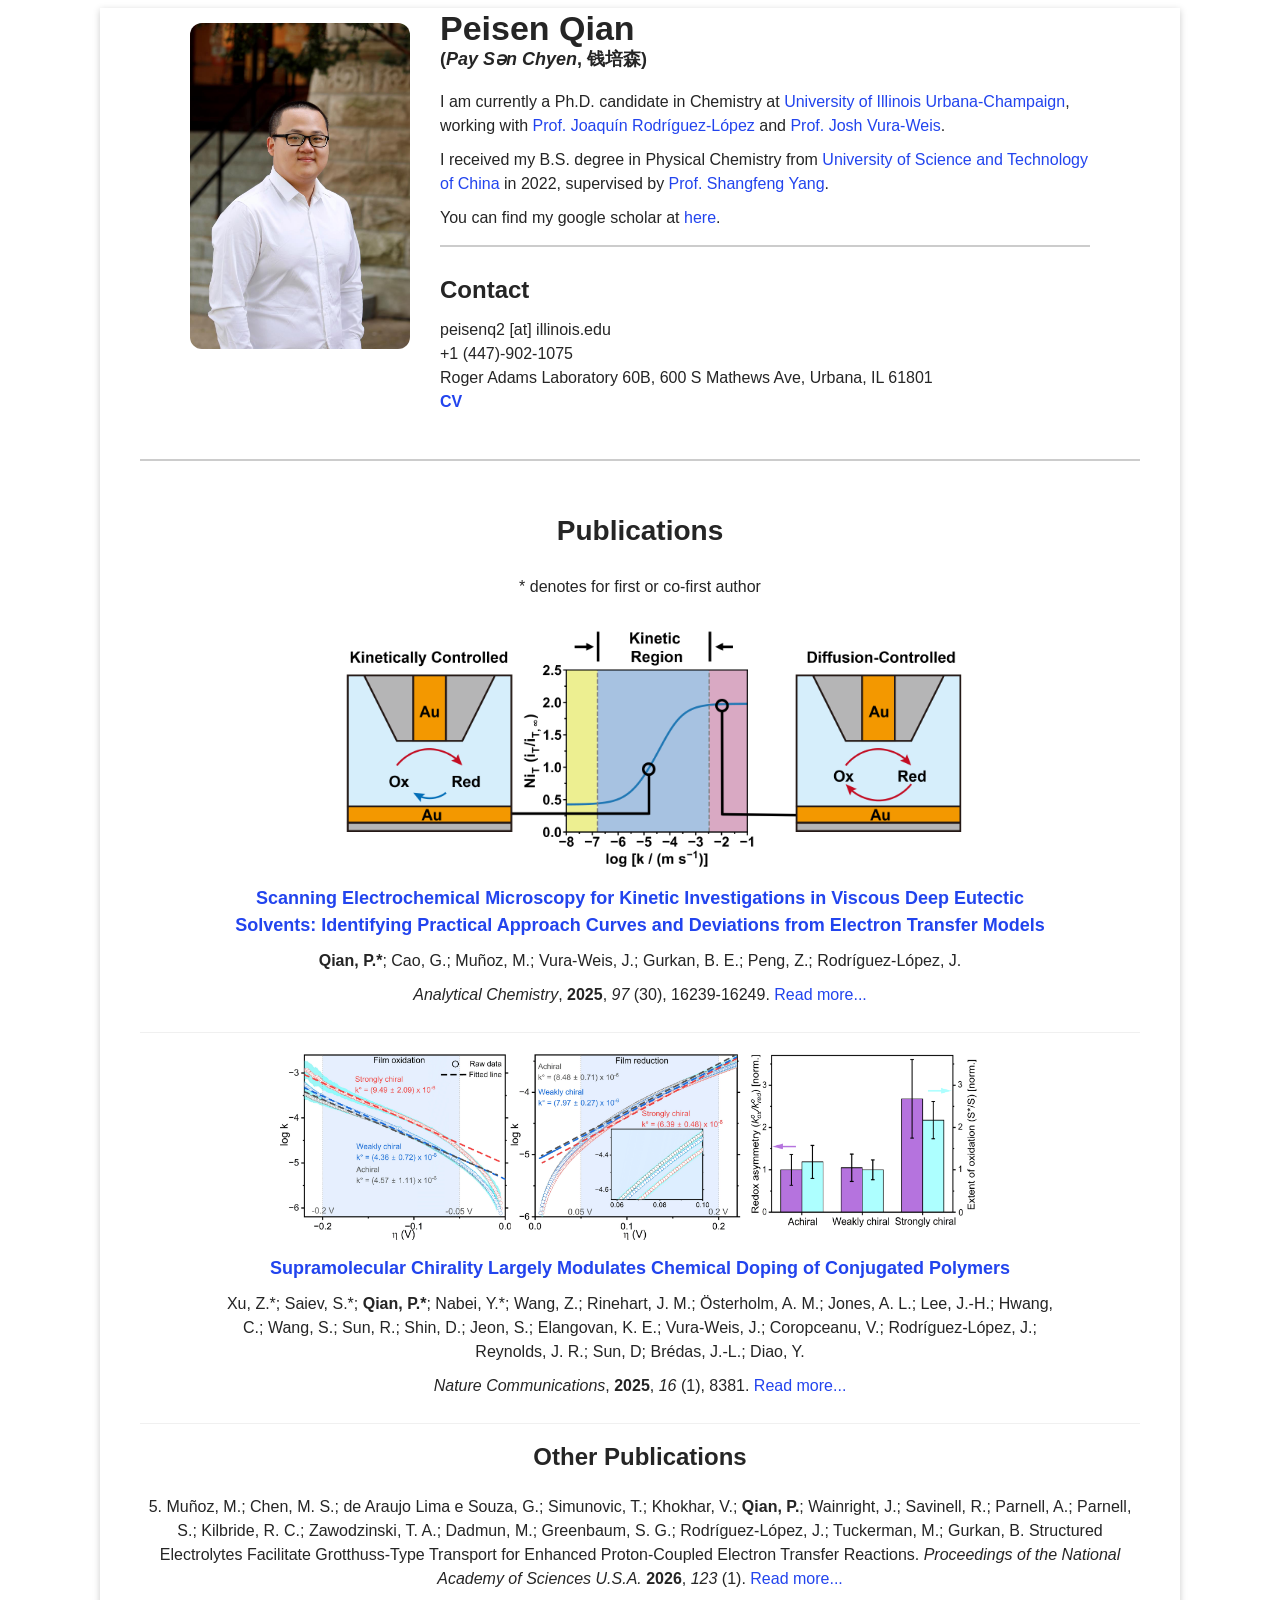
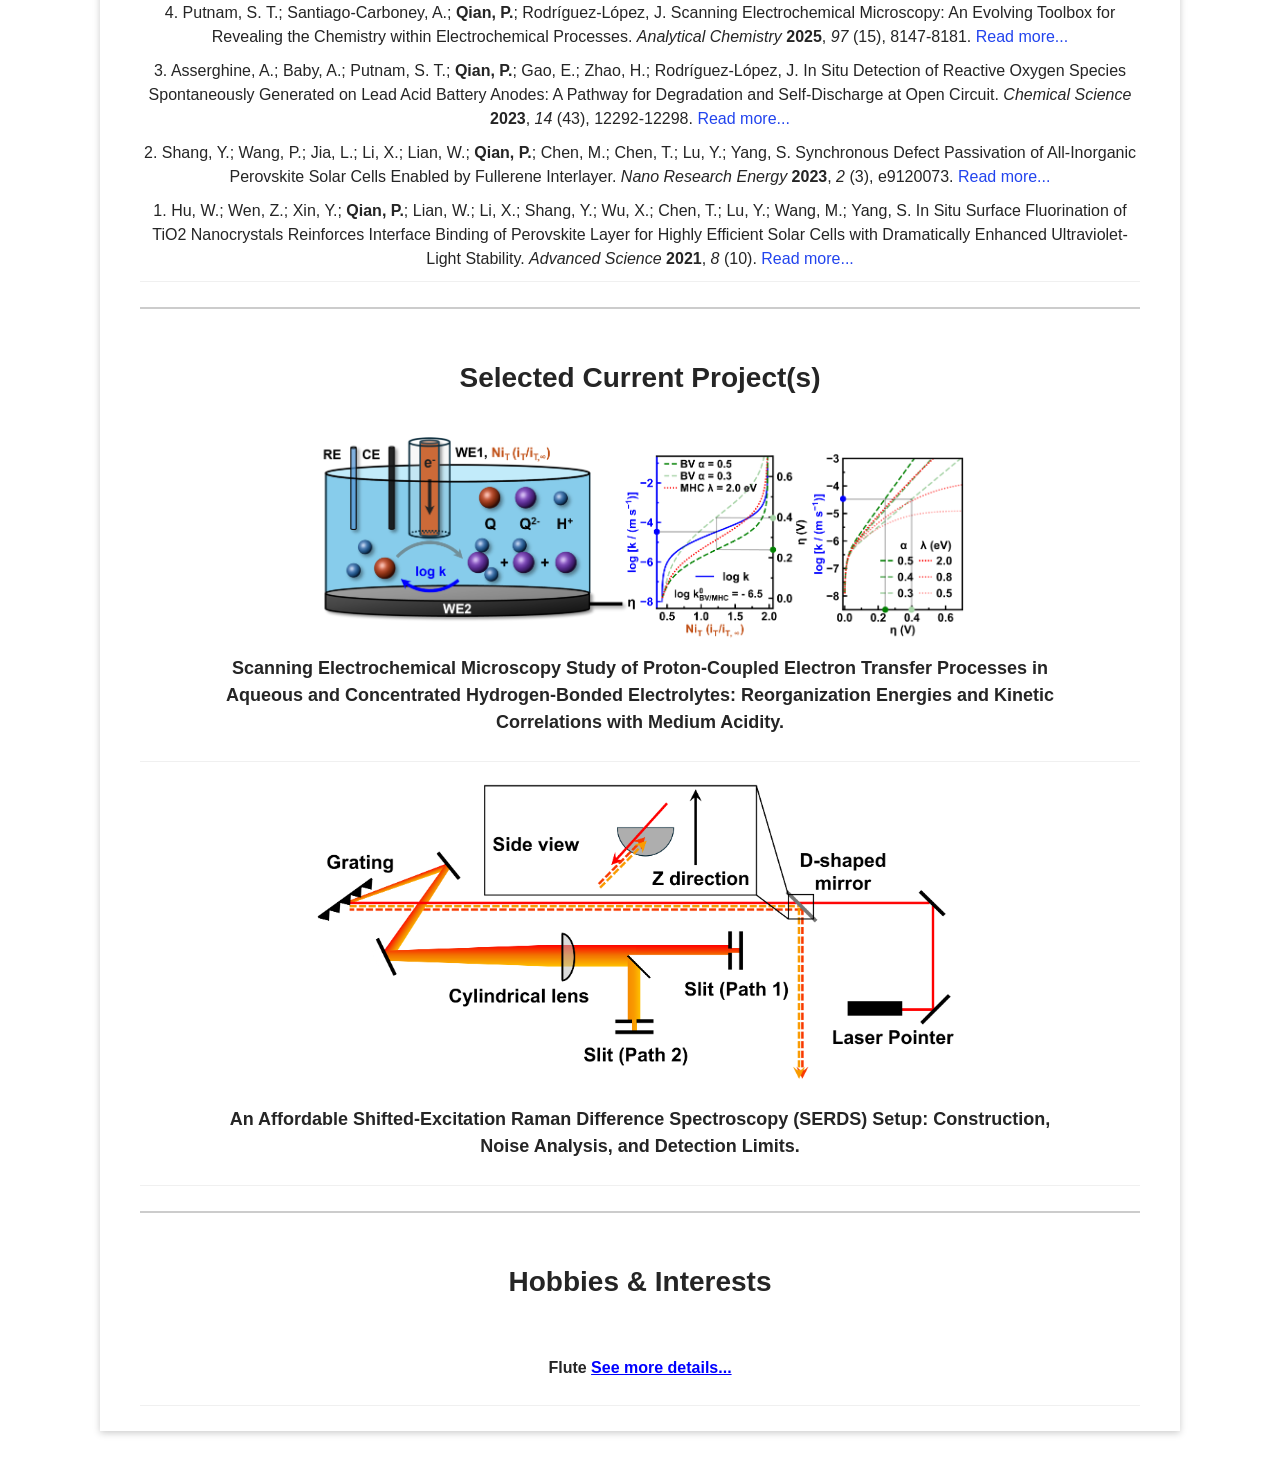
==== index.html @ 025b1e6d "udpated_format" ====
<!DOCTYPE html
    PUBLIC '-//W3C//DTD XHTML 1.0 Transitional//EN' 'http://www.w3.org/TR/xhtml1/DTD/xhtml1-transitional.dtd'>
<html xmlns='http://www.w3.org/1999/xhtml' xml:lang='en' lang='en'>

<head>
    <meta content="text/html; charset=windows-1252" http-equiv="content-type" charset="UTF-8">
    <meta name="viewport" content="width=device-width, initial-scale=1.0">

    <title>Peisen Qian</title>
    <link rel="stylesheet" type="text/css" href="resources/style.css">

    <style>
        body {
            font-size: 16px;
            line-height: 1.5;
        }

        img {
            transition: transform 0.25s ease, box-shadow 0.25s ease;
        }

        img:hover {
            transform: scale(1.04);
        }

        .main-container {
            display: flex;
            align-items: flex-start;
            max-width: 900px;
            margin: 0 auto;
        }

        .profile-image {
            flex: 0 0 220px;
            margin-right: 30px;
            margin-top: 15px;
        }

        .profile-image img {
            width: 100%;
            height: auto;
            border-radius: 12px;
        }

        @media (max-width: 600px) {

            .main-container {
                flex-direction: row;
                align-items: flex-start;
                padding: 0 12px;
                gap: 12px;
            }

            .profile-image {
                flex: 0 0 30%;
                margin-right: 0;
                margin-top: 10px;
            }
        }
    </style>
</head>

<body>

    <!-- Main container: left image + right text -->
    <div style="display: flex; align-items: flex-start; max-width: 900px; margin: 0 auto;">

        <!-- Left: Profile Image -->
        <div class="profile-image">
            <img src="images/portrait.jpg" alt="Peisen Qian">
        </div>

        <!-- Right: Text Content -->
        <div style="flex: 1;">

            <!-- Name -->
            <div class="mainTitle" style="font-size: 34px; font-weight: bold; line-height: 1.2;">
                Peisen Qian<br>
                <span style="font-size: 18px; font-weight: bold;">
                    (<span style="font-style: italic;">Pay Sən Chyen</span>, 钱培森)
                </span>
            </div>

            <!-- Bio -->
            <div class="content">
                I am currently a Ph.D. candidate in Chemistry at
                <a target="_blank" href="https://chemistry.illinois.edu/">University of Illinois Urbana-Champaign</a>,
                working with
                <a target="_blank" href="https://rodriguezlopez.chemistry.illinois.edu/">Prof. Joaquín
                    Rodríguez-López</a>
                and
                <a target="_blank" href="https://xuv.scs.illinois.edu/">Prof. Josh Vura-Weis</a>.
            </div>

            <div class="content">
                I received my B.S. degree in Physical Chemistry from
                <a target="_blank" href="https://en.ustc.edu.cn/">University of Science and Technology of China</a> in
                2022,
                supervised by
                <a target="_blank" href="http://staff.ustc.edu.cn/~sfyang/">Prof. Shangfeng Yang</a>.
            </div>

            <div class="content">
                You can find my google scholar at
                <a target="_blank" href="https://scholar.google.com/citations?hl=en&user=_vR6dRAAAAAJ">here</a>.
            </div>

            <!-- Contact -->
            <div class="lineSeparatedBlock" style="margin-top: 5px;">
                <div class="subtitle" style="font-size: 24px; font-weight: bold;">Contact</div>
                <div class="content">
                    peisenq2 [at] illinois.edu<br>
                    +1 (447)-902-1075 <br>
                    Roger Adams Laboratory 60B, 600 S Mathews Ave, Urbana, IL 61801<br>
                    <div class="content">
                        <a target="_blank" href="data/Qian_Peisen_CV_UIUC.pdf"><strong>CV</strong></a>
                    </div>
                </div>
            </div>

        </div>
    </div>

    <div>
        <!-- Publications -->
        <a name="Publications"></a>
        <div class="lineSeparatedBlock">
            <h2 style="font-size: 28px; text-align: center;">Publications</h2>

            <div class="content" style="text-align: center;">
                * denotes for first or co-first author
            </div>

            <!-- First Paper -->
            <div class="projectInfo" style="display: flex; flex-direction: column; align-items: stretch; width: 100%;">

                <div class="projectImage" style="width: 100%; display: flex; justify-content: center;">

                    <a target="_top" href="https://pubs.acs.org/doi/full/10.1021/acs.analchem.5c01310">

                        <figure class="image" style="margin: 0; width: 100%; max-width: 650px;">

                            <img title="Clocks" alt="" src="images/SECM_kinetic_relation.png"
                                style="width: 100%; height: auto; display: block;">

                        </figure>

                    </a>
                </div>

                <div class="projectTextBlock" style="max-width: 850px; width: 100%; margin: 0 auto;">

                    <div class="projectName" style="text-align: center; font-size: 18px;">
                        <a target="_top" href="https://pubs.acs.org/doi/full/10.1021/acs.analchem.5c01310">
                            Scanning Electrochemical Microscopy for Kinetic Investigations in Viscous Deep Eutectic
                            Solvents: Identifying Practical Approach Curves and Deviations from Electron Transfer Models
                        </a>
                    </div>

                    <div class="projectShortInfo" style="text-align: center;">
                        <strong>Qian, P.*</strong>; Cao, G.; Muñoz, M.; Vura-Weis, J.; Gurkan, B. E.; Peng, Z.;
                        Rodríguez-López, J.
                    </div>

                    <div class="projectShortInfo" style="text-align: center;">
                        <em>Analytical Chemistry</em>, <strong>2025</strong>, <em>97</em> (30), 16239-16249.
                        <a target="_top" href="https://pubs.acs.org/doi/full/10.1021/acs.analchem.5c01310"> Read
                            more...</a>
                    </div>

                </div>

            </div>

            <!-- Second Paper -->
            <div class="projectInfo"
                style="display: flex; flex-direction: column; align-items: center; text-align: center;">

                <div class="projectImage" style="width: 100%; display: flex; justify-content: center;">

                    <a target="_top" href="https://www.nature.com/articles/s41467-025-62915-3">

                        <figure class="image" style="margin: 0; width: 100%; max-width: 700px;">
                            <img title="Fe Kinetics" alt="" src="images/Fe_kinetics.png"
                                style="display: block; margin: 0 auto;">
                        </figure>

                    </a>
                </div>

                <div class="projectTextBlock" style="max-width: 850px; width: 100%; margin: 0 auto;">
                    <div class="projectName" style="text-align: center; font-size: 18px;">
                        <a target="_top" href="https://www.nature.com/articles/s41467-025-62915-3">
                            Supramolecular Chirality Largely Modulates Chemical Doping of Conjugated Polymers
                        </a>
                    </div>

                    <div class="projectShortInfo">
                        Xu, Z.*; Saiev, S.*; <strong>Qian, P.*</strong>; Nabei, Y.*; Wang, Z.; Rinehart, J. M.;
                        Österholm, A. M.; Jones, A. L.; Lee, J.-H.; Hwang, C.; Wang, S.; Sun, R.; Shin, D.; Jeon, S.;
                        Elangovan, K. E.; Vura-Weis, J.; Coropceanu, V.; Rodríguez-López, J.; Reynolds, J. R.; Sun, D;
                        Brédas, J.-L.; Diao, Y.
                    </div>

                    <div class="projectShortInfo">
                        <em>Nature Communications</em>, <strong>2025</strong>, <em>16</em> (1), 8381.
                        <a target="_top" href="https://www.nature.com/articles/s41467-025-62915-3"> Read more...</a>
                    </div>
                </div>

            </div>

            <!-- Other Publications -->
            <div class="projectInfo" style="text-align: center;">

                <div class="content" style="font-size: 24px; font-weight: bold; margin-bottom: 10px;">
                    Other Publications
                </div>

                <div class="projectShortInfo">
                    5. Muñoz, M.; Chen, M. S.; de Araujo Lima e Souza, G.; Simunovic, T.; Khokhar, V.; <strong>Qian,
                        P.</strong>; Wainright, J.; Savinell, R.; Parnell, A.; Parnell, S.; Kilbride, R. C.;
                    Zawodzinski, T.
                    A.; Dadmun, M.; Greenbaum, S. G.; Rodríguez-López, J.; Tuckerman, M.; Gurkan, B. Structured
                    Electrolytes
                    Facilitate Grotthuss-Type Transport for Enhanced Proton-Coupled Electron Transfer Reactions.
                    <em>Proceedings of the National Academy of Sciences U.S.A.</em> <strong>2026</strong>, <em>123</em>
                    (1).
                    <a href="https://doi.org/10.1073/pnas.2530367122" target="_blank"> Read more...</a>
                </div>

                <div class="projectShortInfo">
                    4. Putnam, S. T.; Santiago-Carboney, A.; <strong>Qian, P.</strong>; Rodríguez-López, J. Scanning
                    Electrochemical Microscopy: An Evolving Toolbox for Revealing the Chemistry within Electrochemical
                    Processes. <em>Analytical Chemistry</em> <strong>2025</strong>, <em>97</em> (15), 8147-8181. <a
                        href="https://doi.org/10.1021/acs.analchem.4c06996" target="_blank"> Read more...</a>
                </div>

                <div class="projectShortInfo">
                    3. Asserghine, A.; Baby, A.; Putnam, S. T.; <strong>Qian, P.</strong>; Gao, E.; Zhao, H.;
                    Rodríguez-López, J. In Situ Detection of Reactive Oxygen Species Spontaneously Generated on Lead
                    Acid
                    Battery Anodes: A Pathway for Degradation and Self-Discharge at Open Circuit. <em>Chemical
                        Science</em>
                    <strong>2023</strong>, <em>14</em> (43), 12292-12298. <a href="https://doi.org/10.1039/D3SC04736A"
                        target="_blank"> Read more...</a>
                </div>

                <div class="projectShortInfo">
                    2. Shang, Y.; Wang, P.; Jia, L.; Li, X.; Lian, W.; <strong>Qian, P.</strong>; Chen, M.; Chen, T.;
                    Lu,
                    Y.; Yang, S. Synchronous Defect Passivation of All-Inorganic Perovskite Solar Cells Enabled by
                    Fullerene
                    Interlayer. <em>Nano Research Energy</em> <strong>2023</strong>, <em>2</em> (3), e9120073. <a
                        href=" https://doi.org/10.26599/nre.2023.9120073" target="_blank"> Read more...</a>
                </div>

                <div class="projectShortInfo">
                    1. Hu, W.; Wen, Z.; Xin, Y.; <strong>Qian, P.</strong>; Lian, W.; Li, X.; Shang, Y.; Wu, X.; Chen,
                    T.;
                    Lu, Y.; Wang, M.; Yang, S. In Situ Surface Fluorination of TiO2 Nanocrystals Reinforces Interface
                    Binding of Perovskite Layer for Highly Efficient Solar Cells with Dramatically Enhanced
                    Ultraviolet-Light Stability. <em>Advanced Science</em> <strong>2021</strong>, <em>8</em> (10). <a
                        href="https://doi.org/10.1002/advs.202004662" target="_blank"> Read more...</a>
                </div>

            </div>

        </div>
    </div>

    <div>
        <!-- Current projects -->
        <a name="Selected Current Projects"></a>
        <div class="lineSeparatedBlock">
            <h2 style="font-size: 28px; text-align: center;">
                Selected Current Project(s)
            </h2>

            <!-- Project 1 -->
            <div class="projectInfo" style="display: flex; flex-direction: column; align-items: stretch; width: 100%;">

                <div class="projectImage" style="width: 100%; display: flex; justify-content: center;">

                    <figure class="image" style="margin: 0; width: 100%; max-width: 650px;">
                        <img title="Clocks" alt="" src="images/PCET_MHC_kinetics.png"
                            style="display: block; margin: 0 auto;">
                    </figure>
                </div>

                <div class="projectTextBlock" style="max-width: 850px; width: 100%; margin: 0 auto;">
                    <div class="projectName" style="text-align: center; font-size: 18px;">
                        Scanning Electrochemical Microscopy Study of Proton-Coupled Electron Transfer Processes in
                        Aqueous and Concentrated Hydrogen-Bonded Electrolytes: Reorganization Energies and Kinetic
                        Correlations with Medium Acidity.
                    </div>
                </div>

            </div>

            <!-- Project 2 -->
            <div class="projectInfo" style="display: flex; flex-direction: column; align-items: stretch; width: 100%;">

                <div class="projectImage" style="width: 100%; display: flex; justify-content: center;">

                    <figure class="image" style="margin: 0; width: 100%; max-width: 650px;">
                        <img title="Clocks" alt="" src="images/SERDS_setup.png" style="display: block; margin: 0 auto;">
                    </figure>
                </div>

                <div class="projectTextBlock" style="max-width: 850px; width: 100%; margin: 0 auto;">
                    <div class="projectName" style="text-align: center; font-size: 18px;">
                        An Affordable Shifted-Excitation Raman Difference Spectroscopy (SERDS) Setup: Construction,
                        Noise Analysis, and Detection Limits.
                    </div>
                </div>

            </div>

        </div>
    </div>

    <div>
        <!-- Hobbies & Interests -->
        <a name="Hobbies & Interests"></a>

        <div class="lineSeparatedBlock">

            <h2 style="font-size: 28px; text-align: center;">
                Hobbies & Interests
            </h2>

            <div class="projectInfo"
                style="display: flex; flex-direction: column; align-items: center; text-align: center;">

                <div class="projectImage">
                    <figure class="image" style="margin: 0;">
                        <a href="flute.html">
                            <img title="Clocks" alt="" src="flute_images/Peisen_flute0.jpg"
                                style="display: block; margin: 0 auto; border-radius: 12px;">
                        </a>
                    </figure>
                </div>

                <div class="projectTextBlock" style="max-width: 750px;">
                    <div class="projectName">
                        Flute
                        <a href="flute.html" style="color: blue; text-decoration: underline; font-weight: bold;">
                            See more details...
                        </a>
                    </div>
                </div>
            </div>

        </div>

    </div>


</body>

</html>
---- resources/style.css ----
html {
    background: url(images/background.jpg) fixed;
}

body {
    font-family: Helvetica, Arial, sans-serif;
    font-style: normal;
    font-size: 12pt;

    background: #FFFFFF;
    color: #252525;
    -webkit-text-size-adjust: 100%;
    width: 100%;
    max-width: 1000px;

    margin-left: auto;
    margin-right: auto;
    /* margin-top: 0px; */
    margin-bottom: 50px;

    /* padding-top: 40px; */
    padding-left: 40px;
    padding-right: 40px;

    -moz-box-shadow: 0 2px 7px #CCCCCC;
    -webkit-box-shadow: 0 2px 7px #CCCCCC;
    box-shadow: 0 2px 7px #CCCCCC;
}

pa
/* ------------------------------------------------------------------*/
/* ?????????????? */

#intro {
    padding: 15px 0px;
}

#title {
    padding: 15px 0px;
}

/* ------------------------------------------------------------------*/
/* appearance of links */

a {
    color: #2244ee;
    text-decoration: none;
}

a:hover {
    color: #2244ee;
    text-decoration: none;
}

a:visited {
    color: #2233ee;
    text-decoration: none;
}


/* ------------------------------------------------------------------*/
/* image blocks */

.mainTitleImage,
.abstractImage,
.projectImage,
.paperImage {
    display: inline-block;
    width: 40%;
    padding-right: 20px;
    padding-bottom: 25px;
    vertical-align: middle;
}

.mainTitleImage img,
.abstractImage img,
.projectImage img,
.paperImage img {
    max-width: 100%;
    max-height: 350px;
    /* not to high images */
}

.mainTitleImage {
    width: 20%;
    padding-top: 25px;
}

.projectImage {
    width: 60%;
    padding-bottom: 15px;
}

.paperImage {
    width: 25%;
    padding-bottom: 15px;
}

.mainTitleImage img {
    max-height: 550px;
    /* not to high images */
}

/* ------------------------------------------------------------------*/
/* blocks for text (title and content) */

.mainTitleTextBlock,
.abstractTextBlock,
.projectTextBlock,
.paperTextBlock {
    display: inline-block;
    padding-bottom: 25px;
    width: 55%;
    vertical-align: middle;
}

.mainTitleTextBlock {
    padding-top: 25px;
    width: 70%
}

.projectTextBlock {
    width: 65%;
    padding-bottom: 15px;
}

.paperTextBlock {
    width: 65%;
    padding-bottom: 15px;
}

/* ------------------------------------------------------------------*/
/* block with a horizontal line before the content */
.lineSeparatedBlock {
    width: 100%;
    border-top: 2pt solid #CCCCCC;
    padding-top: 25px;
    /* space below line */
    padding-bottom: 25px;
}

/* For each project entry. Adds fine line at the end. */
.projectInfo {
    width: 100%;
    border-bottom: 1pt solid #F0F0F0;
    padding-top: 15px;
    /* space below line */
}

.paperInfo {
    width: 100%;
    border-bottom: 1pt solid #F0F0F0;
    padding-top: 15px;
    /* space below line */
}

/* ------------------------------------------------------------------*/
/* text fonts etc. */

.mainTitle {
    font-size: 35px;
    padding-bottom: 20px;
}

.title {
    display: inline-block;
    font-size: 25pt;
    width: 100%;
    padding-bottom: 25px;
}

.subtitle {
    font-size: 16pt;
    padding-bottom: 10px;
}

/* Short description for the project list. */
.projectShortInfo,
.content {
    padding-bottom: 10px;
    /* Spacing between text. */
}

/* Name of the project. */
.projectName {
    font-weight: bold;
    padding-bottom: 10px;
    /* Spacing between text. */
}

.paperName {
    font-weight: bold;
    padding-bottom: 10px;
    /* Spacing between text. */
}

.paperConferenceInfo {
    padding-bottom: 10px;
    /* Spacing between text. */
    font-style: italic
}

.paperAuthorInfo {
    padding-bottom: 10px;
    /* Spacing between text. */
}

.paperLinks {
    padding-bottom: 10px;
    /* Spacing between text. */
}

/* ------------------------------------------------------------------*/
/* navigation links like home */

.home {
    display: block;
    float: right;
    padding-top: 5px;
    padding-bottom: 5px;
}

/* ------------------------------------------------------------------*/

/* block for displaying a video */
.videoWrapper {
    position: relative;
    /* padding defines video position inside video player */
    padding-bottom: 56.25%;
    /* 16:9 */
    padding-top: 0px;
    height: 0;
    /* margin used to add spacing above and below the video player */
    margin-top: 10px;
    margin-bottom: 10px;
}

/* iframe used inside videoWrapper should fill the entire space */
.videoWrapper iframe {
    position: absolute;
    top: 0;
    left: 0;
    width: 100%;
    height: 100%;
}

/* ------------------------------------------------------------------*/
/* classes for responsive design */

@media (max-device-width: 768px) {

    /* use full width for image and show text below */
    .mainTitleImage,
    .abstractImage,
    .projectImage,
    .paperImage {
        display: block;
        width: 100%;
        padding-right: 0px;
    }

    .mainTitleImage img {
        max-height: 350px;
        /* not to high images */
    }

    .mainTitleTextBlock,
    .abstractTextBlock,
    .projectTextBlock,
    .paperTextBlock {
        display: block;
        width: 100%;
    }

    .mainTitleTextBlock {
        padding-top: 0px;
    }

    /* TODO: font size for responsive design */
    body {
        font-size: 1.6em;
    }

    .mainTitle,
    .title,
    .subtitle {
        font-size: 1.6em;
    }
}
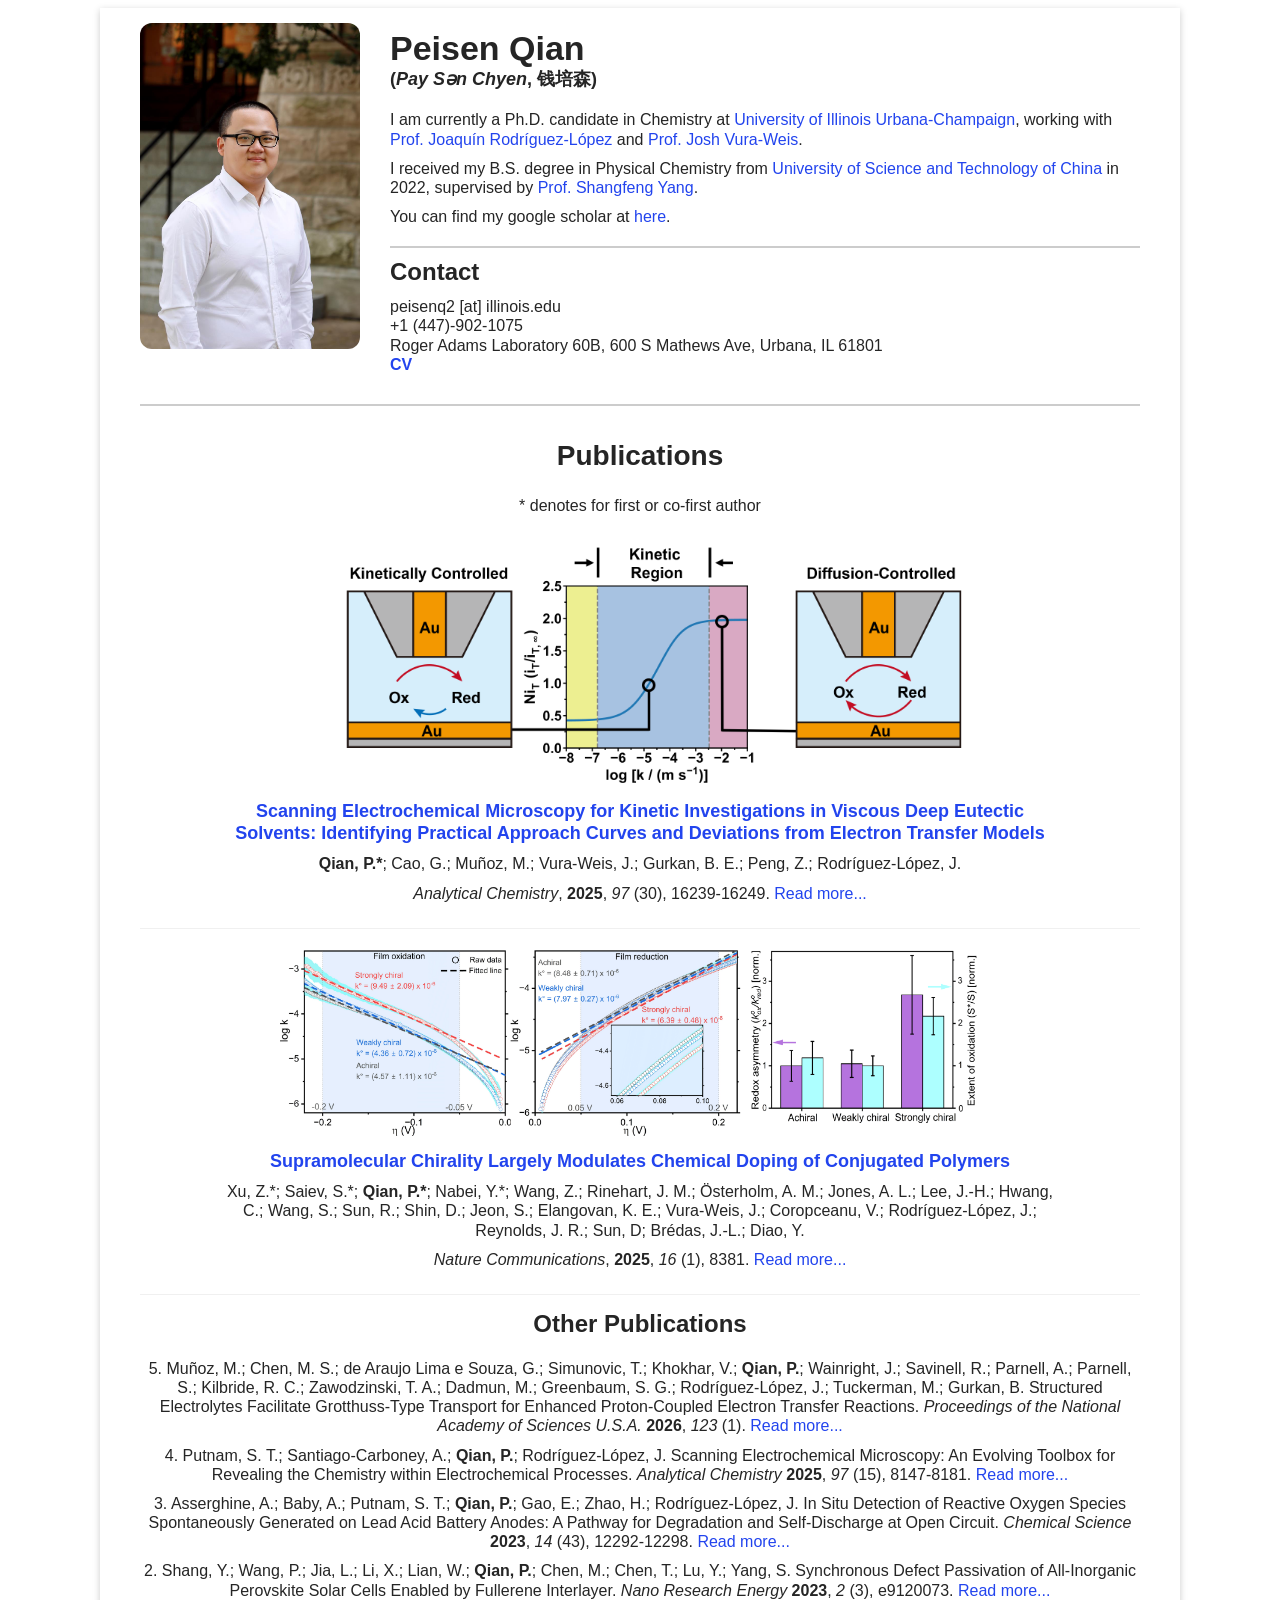
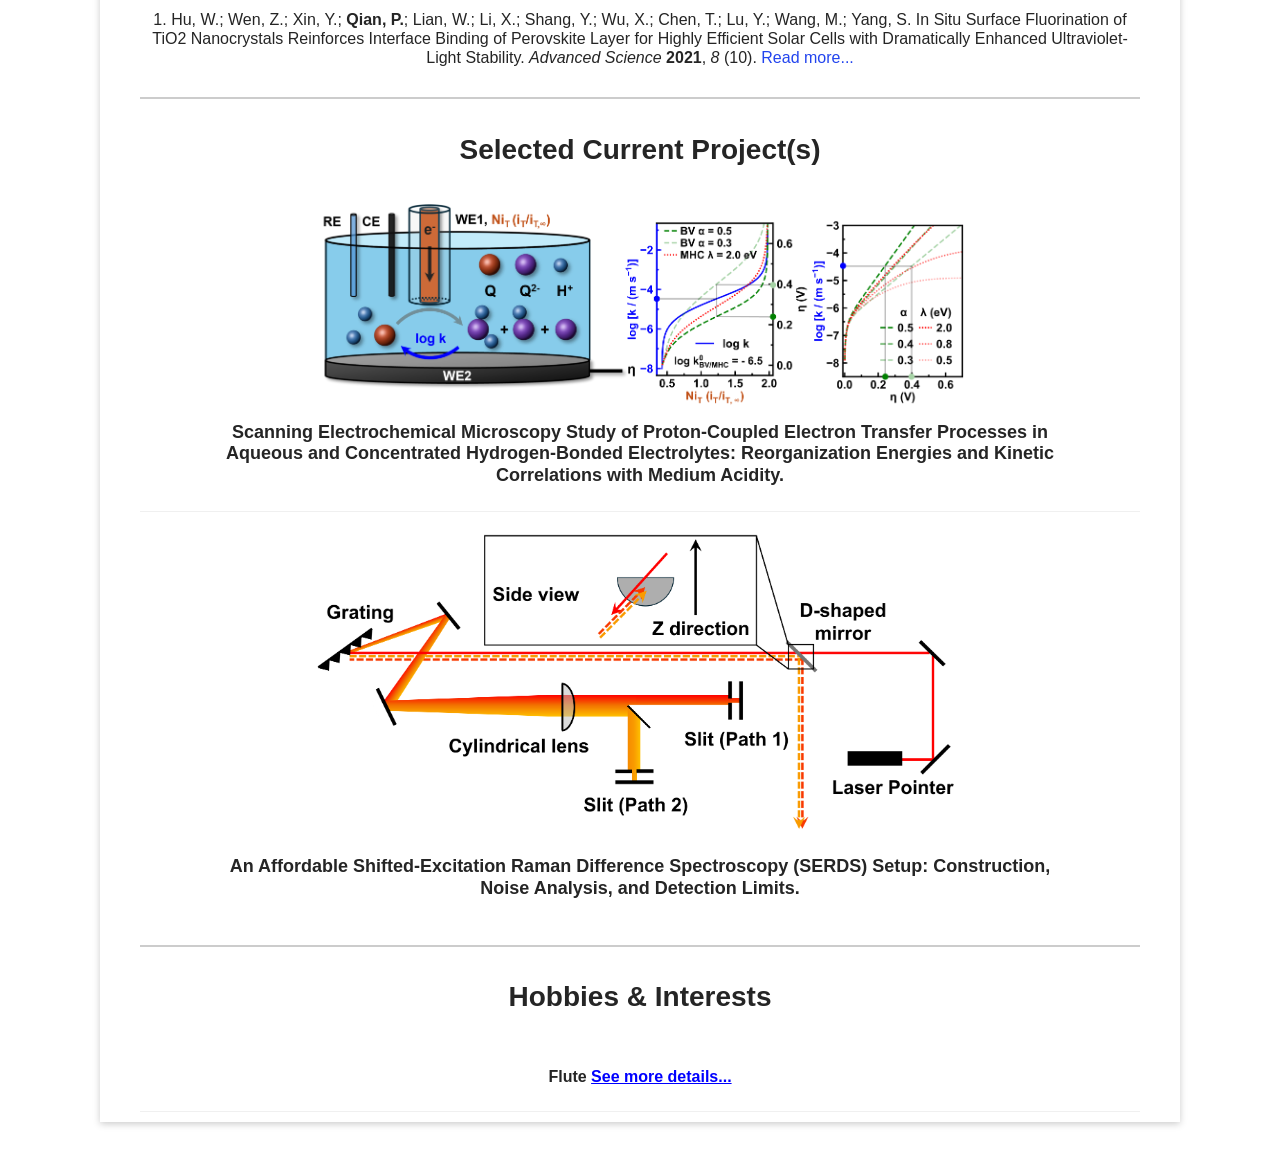
==== commit 76c53963: "formated_updated" ====
--- a/index.html
+++ b/index.html
@@ -2,6 +2,7 @@
     PUBLIC '-//W3C//DTD XHTML 1.0 Transitional//EN' 'http://www.w3.org/TR/xhtml1/DTD/xhtml1-transitional.dtd'>
 <html xmlns='http://www.w3.org/1999/xhtml' xml:lang='en' lang='en'>
 
+
 <head>
     <meta content="text/html; charset=windows-1252" http-equiv="content-type" charset="UTF-8">
     <meta name="viewport" content="width=device-width, initial-scale=1.0">
@@ -10,9 +11,14 @@
     <link rel="stylesheet" type="text/css" href="resources/style.css">
 
     <style>
+        html {
+            -webkit-text-size-adjust: 100%;
+            text-size-adjust: 100%;
+        }
+
         body {
             font-size: 16px;
-            line-height: 1.5;
+            line-height: 1.2;
         }
 
         img {
@@ -26,7 +32,7 @@
         .main-container {
             display: flex;
             align-items: flex-start;
-            max-width: 900px;
+            max-width: 1200px;
             margin: 0 auto;
         }
 
@@ -42,20 +48,15 @@
             border-radius: 12px;
         }
 
-        @media (max-width: 600px) {
-
-            .main-container {
-                flex-direction: row;
-                align-items: flex-start;
-                padding: 0 12px;
-                gap: 12px;
-            }
-
-            .profile-image {
-                flex: 0 0 30%;
-                margin-right: 0;
-                margin-top: 10px;
-            }
+        .content {
+            margin: 0px 0;
+            line-height: 1.2;
+        }
+
+        .lineSeparatedBlock {
+            padding-top: 10px;
+            padding-bottom: 10px;
+            margin-top: 10px;
         }
     </style>
 </head>
@@ -63,7 +64,7 @@
 <body>
 
     <!-- Main container: left image + right text -->
-    <div style="display: flex; align-items: flex-start; max-width: 900px; margin: 0 auto;">
+    <div class="main-container">
 
         <!-- Left: Profile Image -->
         <div class="profile-image">
@@ -71,10 +72,10 @@
         </div>
 
         <!-- Right: Text Content -->
-        <div style="flex: 1;">
+        <div style="flex: 1; padding-top: 20px;">
 
             <!-- Name -->
-            <div class="mainTitle" style="font-size: 34px; font-weight: bold; line-height: 1.2;">
+            <div class="mainTitle" style="font-size: 34px; font-weight: bold">
                 Peisen Qian<br>
                 <span style="font-size: 18px; font-weight: bold;">
                     (<span style="font-style: italic;">Pay Sən Chyen</span>, 钱培森)
@@ -106,17 +107,22 @@
             </div>
 
             <!-- Contact -->
-            <div class="lineSeparatedBlock" style="margin-top: 5px;">
-                <div class="subtitle" style="font-size: 24px; font-weight: bold;">Contact</div>
+            <div class="lineSeparatedBlock">
+
+                <div class="subtitle" style="font-size: 24px; font-weight: bold;">
+                    Contact
+                </div>
+
                 <div class="content">
                     peisenq2 [at] illinois.edu<br>
                     +1 (447)-902-1075 <br>
                     Roger Adams Laboratory 60B, 600 S Mathews Ave, Urbana, IL 61801<br>
-                    <div class="content">
-                        <a target="_blank" href="data/Qian_Peisen_CV_UIUC.pdf"><strong>CV</strong></a>
-                    </div>
-                </div>
-            </div>
+
+                    <a target="_blank" href="data/Qian_Peisen_CV_UIUC.pdf"><strong>CV</strong></a>
+                </div>
+
+            </div>
+
 
         </div>
     </div>
@@ -211,7 +217,7 @@
             </div>
 
             <!-- Other Publications -->
-            <div class="projectInfo" style="text-align: center;">
+            <div class="projectInfo" style="text-align: center; border: none;">
 
                 <div class="content" style="font-size: 24px; font-weight: bold; margin-bottom: 10px;">
                     Other Publications
@@ -278,8 +284,7 @@
             </h2>
 
             <!-- Project 1 -->
-            <div class="projectInfo" style="display: flex; flex-direction: column; align-items: stretch; width: 100%;">
-
+            <div class="projectInfo" style="text-align: center;">
                 <div class="projectImage" style="width: 100%; display: flex; justify-content: center;">
 
                     <figure class="image" style="margin: 0; width: 100%; max-width: 650px;">
@@ -299,7 +304,7 @@
             </div>
 
             <!-- Project 2 -->
-            <div class="projectInfo" style="display: flex; flex-direction: column; align-items: stretch; width: 100%;">
+            <div class="projectInfo" style="text-align: center; border: none;">
 
                 <div class="projectImage" style="width: 100%; display: flex; justify-content: center;">
 
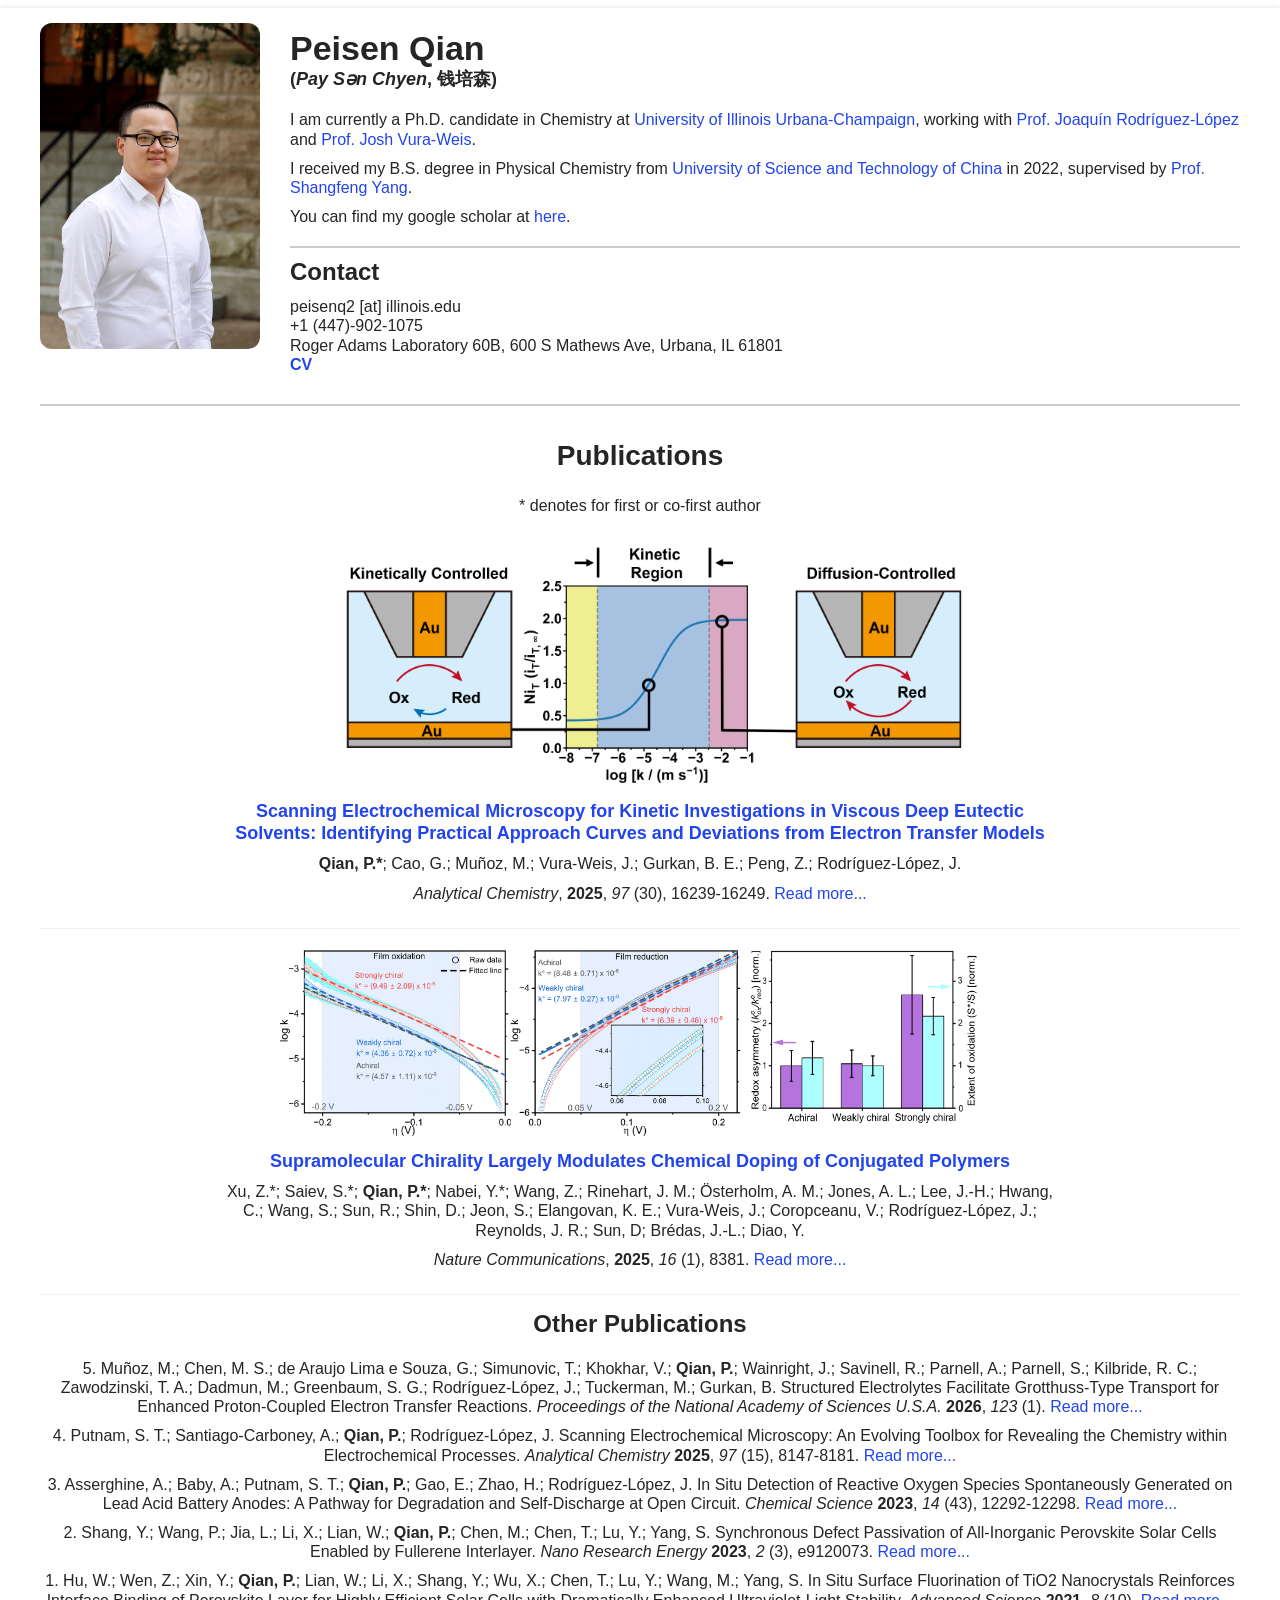
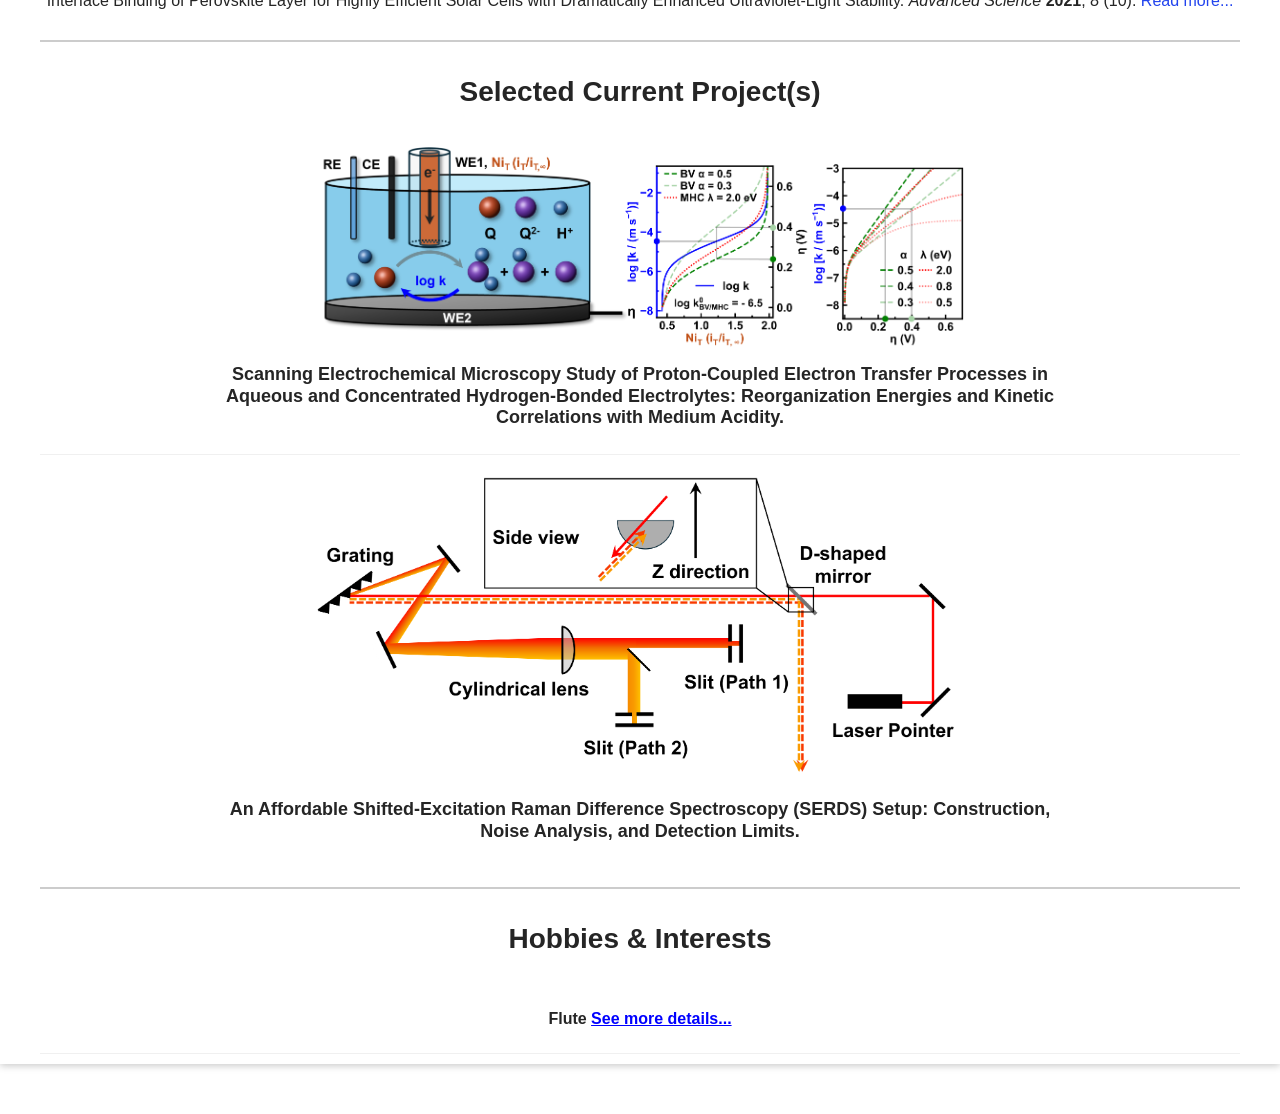
==== commit 3ab04a68: "updated_format" ====
--- a/index.html
+++ b/index.html
@@ -11,13 +11,9 @@
     <link rel="stylesheet" type="text/css" href="resources/style.css">
 
     <style>
-        html {
-            -webkit-text-size-adjust: 100%;
-            text-size-adjust: 100%;
-        }
-
         body {
             font-size: 16px;
+            width: 1500px;
             line-height: 1.2;
         }
 
@@ -32,7 +28,7 @@
         .main-container {
             display: flex;
             align-items: flex-start;
-            max-width: 1200px;
+            max-width: 1500px;
             margin: 0 auto;
         }
 
@@ -127,7 +123,7 @@
         </div>
     </div>
 
-    <div>
+    <div class="main-container">
         <!-- Publications -->
         <a name="Publications"></a>
         <div class="lineSeparatedBlock">
@@ -275,7 +271,7 @@
         </div>
     </div>
 
-    <div>
+    <div class="main-container">
         <!-- Current projects -->
         <a name="Selected Current Projects"></a>
         <div class="lineSeparatedBlock">
@@ -325,7 +321,7 @@
         </div>
     </div>
 
-    <div>
+    <div class="main-container">
         <!-- Hobbies & Interests -->
         <a name="Hobbies & Interests"></a>
 
@@ -361,7 +357,6 @@
 
     </div>
 
-
 </body>
 
 </html>
--- a/resources/style.css
+++ b/resources/style.css
@@ -11,7 +11,7 @@
     color: #252525;
     -webkit-text-size-adjust: 100%;
     width: 100%;
-    max-width: 1000px;
+    max-width: 1200px;
 
     margin-left: auto;
     margin-right: auto;
@@ -242,48 +242,4 @@
     left: 0;
     width: 100%;
     height: 100%;
-}
-
-/* ------------------------------------------------------------------*/
-/* classes for responsive design */
-
-@media (max-device-width: 768px) {
-
-    /* use full width for image and show text below */
-    .mainTitleImage,
-    .abstractImage,
-    .projectImage,
-    .paperImage {
-        display: block;
-        width: 100%;
-        padding-right: 0px;
-    }
-
-    .mainTitleImage img {
-        max-height: 350px;
-        /* not to high images */
-    }
-
-    .mainTitleTextBlock,
-    .abstractTextBlock,
-    .projectTextBlock,
-    .paperTextBlock {
-        display: block;
-        width: 100%;
-    }
-
-    .mainTitleTextBlock {
-        padding-top: 0px;
-    }
-
-    /* TODO: font size for responsive design */
-    body {
-        font-size: 1.6em;
-    }
-
-    .mainTitle,
-    .title,
-    .subtitle {
-        font-size: 1.6em;
-    }
 }
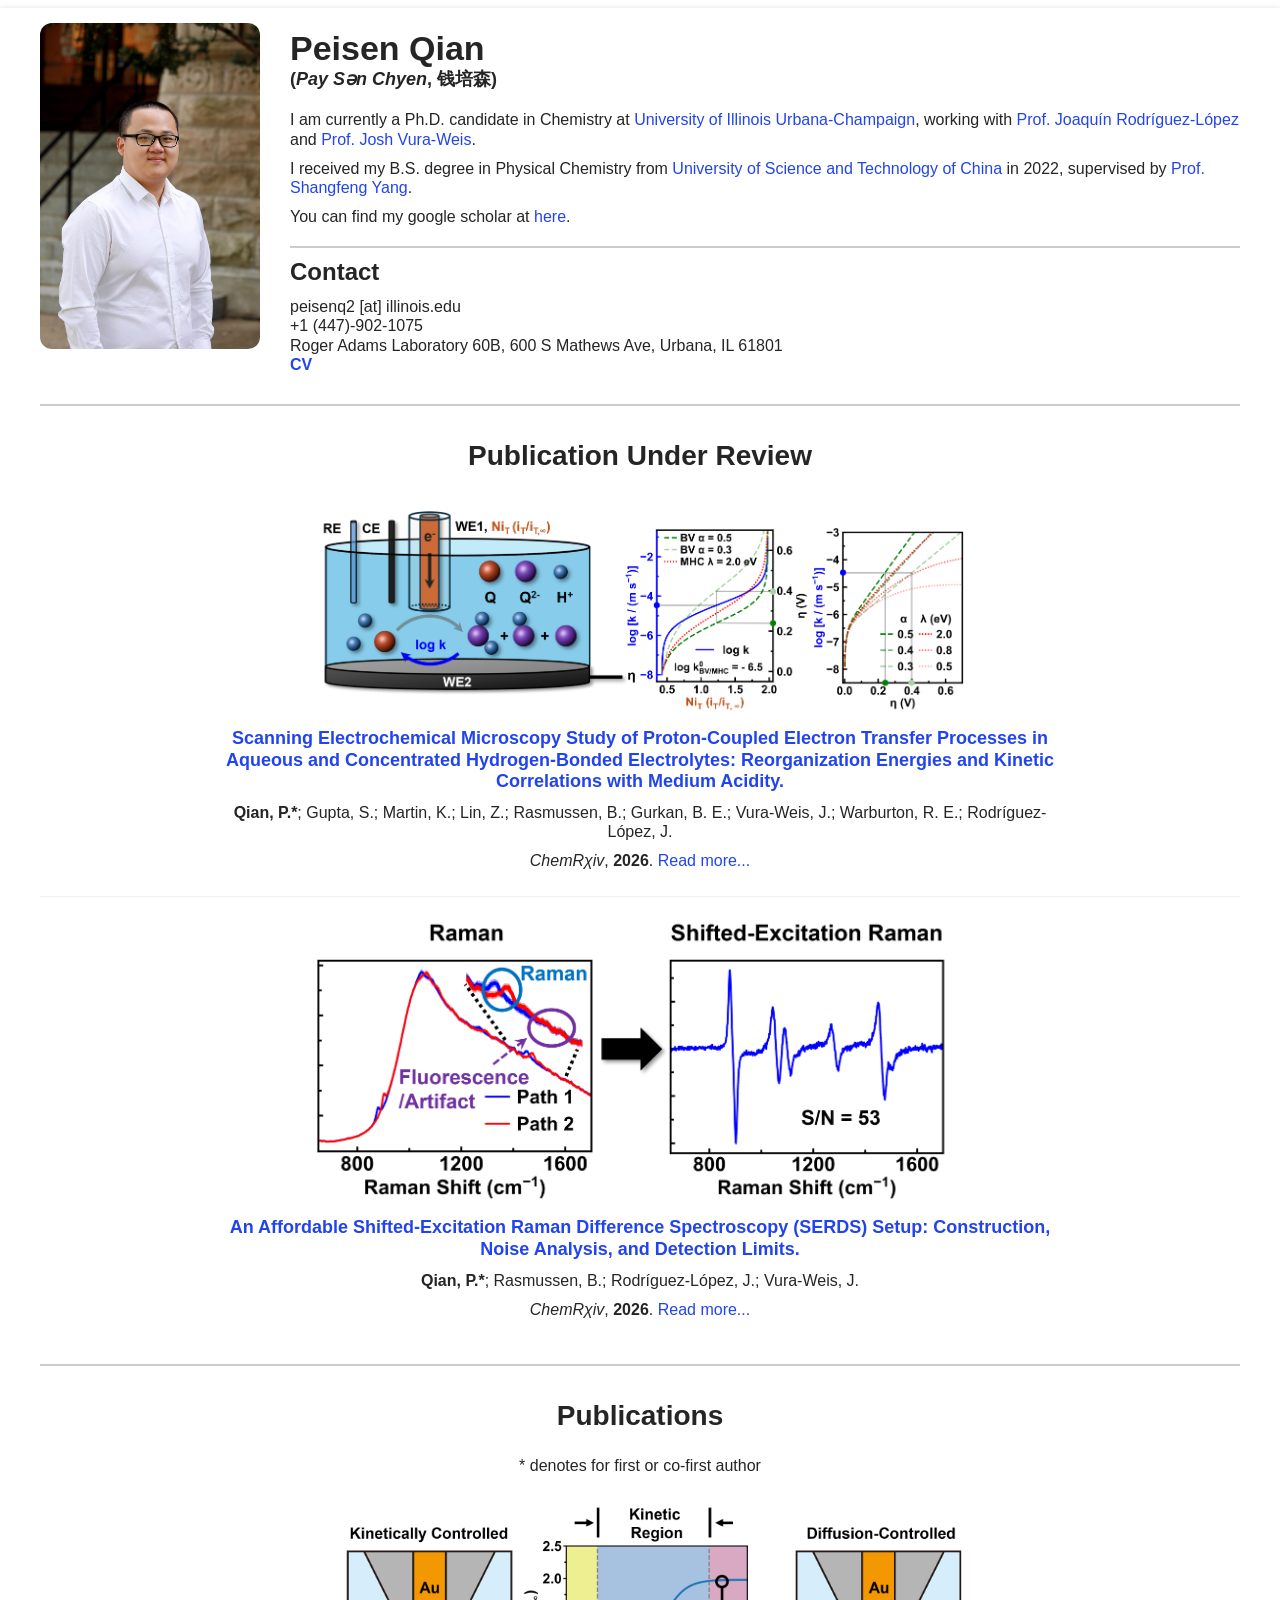
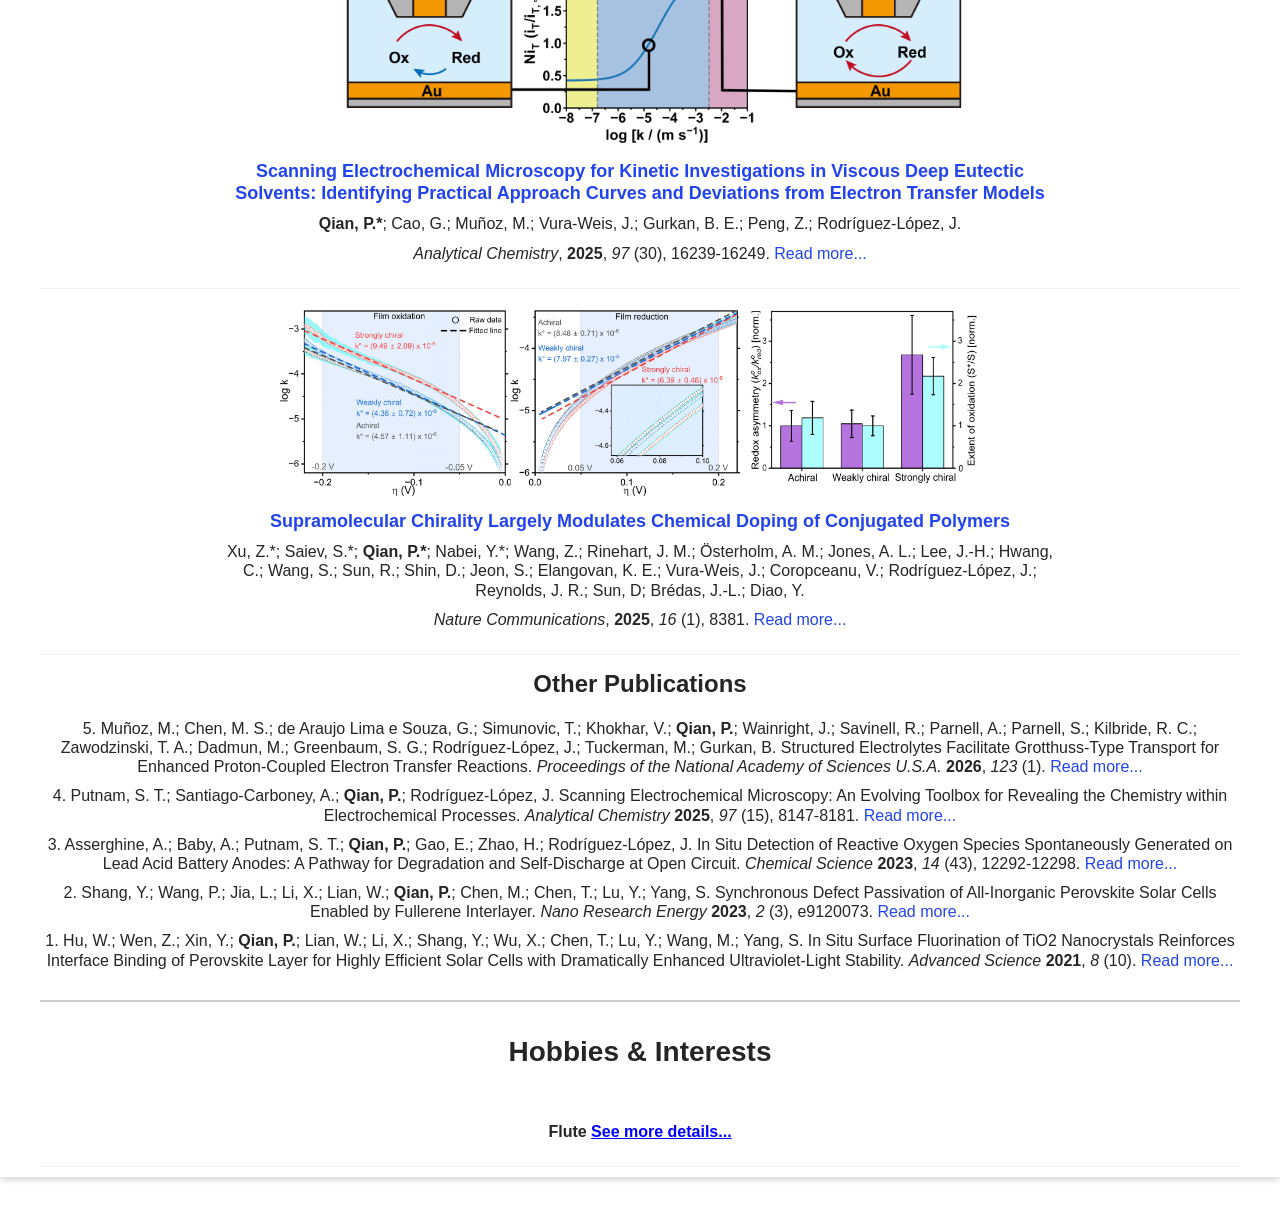
==== commit be0bade7: "CV_paper_updated_20261015" ====
--- a/index.html
+++ b/index.html
@@ -1,7 +1,6 @@
 <!DOCTYPE html
     PUBLIC '-//W3C//DTD XHTML 1.0 Transitional//EN' 'http://www.w3.org/TR/xhtml1/DTD/xhtml1-transitional.dtd'>
 <html xmlns='http://www.w3.org/1999/xhtml' xml:lang='en' lang='en'>
-
 
 <head>
     <meta content="text/html; charset=windows-1252" http-equiv="content-type" charset="UTF-8">
@@ -59,7 +58,10 @@
 
 <body>
 
-    <!-- Main container: left image + right text -->
+    <!-- ========================================================= -->
+    <!-- Personal Information -->
+    <!-- ========================================================= -->
+
     <div class="main-container">
 
         <!-- Left: Profile Image -->
@@ -91,8 +93,8 @@
 
             <div class="content">
                 I received my B.S. degree in Physical Chemistry from
-                <a target="_blank" href="https://en.ustc.edu.cn/">University of Science and Technology of China</a> in
-                2022,
+                <a target="_blank" href="https://en.ustc.edu.cn/">University of Science and Technology of China</a>
+                in 2022,
                 supervised by
                 <a target="_blank" href="http://staff.ustc.edu.cn/~sfyang/">Prof. Shangfeng Yang</a>.
             </div>
@@ -114,26 +116,172 @@
                     +1 (447)-902-1075 <br>
                     Roger Adams Laboratory 60B, 600 S Mathews Ave, Urbana, IL 61801<br>
 
-                    <a target="_blank" href="data/Qian_Peisen_CV_UIUC.pdf"><strong>CV</strong></a>
-                </div>
-
-            </div>
-
+                    <a target="_blank" href="data/Qian_Peisen_CV_UIUC.pdf">
+                        <strong>CV</strong>
+                    </a>
+                </div>
+
+            </div>
 
         </div>
     </div>
 
+
+    <!-- ========================================================= -->
+    <!-- Selected Current Projects -->
+    <!-- ========================================================= -->
+
     <div class="main-container">
+
+        <a name="Selected Current Projects"></a>
+
+        <div class="lineSeparatedBlock">
+
+            <h2 style="font-size: 28px; text-align: center;">
+                Publication Under Review
+            </h2>
+
+
+            <!-- ================================================= -->
+            <!-- Project 1 -->
+            <!-- ================================================= -->
+
+            <div class="projectInfo" style="text-align: center;">
+
+                <div class="projectImage" style="width: 100%; display: flex; justify-content: center;">
+                    <a target="_blank" href="https://doi.org/10.26434/chemrxiv.15010427/v1">
+
+                        <figure class="image" style="margin: 0; width: 100%; max-width: 650px;">
+
+                            <img title="PCET kinetics"
+                                alt="Scanning Electrochemical Microscopy Study of Proton-Coupled Electron Transfer"
+                                src="images/PCET_MHC_kinetics.png" style="display: block; margin: 0 auto;">
+
+                        </figure>
+
+                    </a>
+
+                </div>
+
+                <div class="projectTextBlock" style="max-width: 850px; width: 100%; margin: 0 auto;">
+
+                    <div class="projectName" style="text-align: center; font-size: 18px;">
+
+                        <a target="_top" href="https://doi.org/10.26434/chemrxiv.15010427/v1">
+
+                            Scanning Electrochemical Microscopy Study of Proton-Coupled
+                            Electron Transfer Processes in Aqueous and Concentrated
+                            Hydrogen-Bonded Electrolytes: Reorganization Energies and
+                            Kinetic Correlations with Medium Acidity.
+
+                        </a>
+
+                    </div>
+
+                    <div class="projectShortInfo" style="text-align: center;">
+
+                        <strong>Qian, P.*</strong>; Gupta, S.; Martin, K.; Lin, Z.; Rasmussen, B.;
+                        Gurkan, B. E.; Vura-Weis, J.; Warburton, R. E.; Rodríguez-López, J.
+
+                    </div>
+
+                    <div class="projectShortInfo" style="text-align: center;">
+
+                        <em>ChemR&chi;iv</em>,
+                        <strong>2026</strong>.
+                        <a target="_top" href="https://doi.org/10.26434/chemrxiv.15010427/v1">
+                            Read more...
+                        </a>
+
+                    </div>
+
+                </div>
+
+            </div>
+
+            <!-- ================================================= -->
+            <!-- Project 2 -->
+            <!-- ================================================= -->
+
+            <div class="projectInfo" style="text-align: center; border: none;">
+
+                <div class="projectImage" style="width: 100%; display: flex; justify-content: center;">
+                    <a target="_blank" href="https://doi.org/10.26434/chemrxiv.15010360/v1">
+
+                        <figure class="image" style="margin: 0; width: 100%; max-width: 650px;">
+
+                            <img title="SERDS setup"
+                                alt="An Affordable Shifted-Excitation Raman Difference Spectroscopy Setup"
+                                src="images/SERDS_setup.png" style="display: block; margin: 0 auto;">
+
+                        </figure>
+
+                    </a>
+
+                </div>
+
+                <div class="projectTextBlock" style="max-width: 850px; width: 100%; margin: 0 auto;">
+
+                    <div class="projectName" style="text-align: center; font-size: 18px;">
+
+                        <a target="_top" href="https://doi.org/10.26434/chemrxiv.15010360/v1">
+
+                            An Affordable Shifted-Excitation Raman Difference Spectroscopy
+                            (SERDS) Setup: Construction, Noise Analysis, and Detection Limits.
+
+                        </a>
+
+                    </div>
+
+                    <div class="projectShortInfo" style="text-align: center;">
+
+                        <strong>Qian, P.*</strong>; Rasmussen, B.; Rodríguez-López, J.; Vura-Weis, J.
+
+                    </div>
+
+                    <div class="projectShortInfo" style="text-align: center;">
+
+                        <em>ChemR&chi;iv</em>,
+                        <strong>2026</strong>.
+                        <a target="_top" href="https://doi.org/10.26434/chemrxiv.15010360/v1">
+                            Read more...
+                        </a>
+
+                    </div>
+
+                </div>
+
+            </div>
+
+        </div>
+
+    </div>
+
+
+    <!-- ========================================================= -->
+    <!-- Publications -->
+    <!-- ========================================================= -->
+
+    <div class=" main-container">
+
         <!-- Publications -->
         <a name="Publications"></a>
+
         <div class="lineSeparatedBlock">
-            <h2 style="font-size: 28px; text-align: center;">Publications</h2>
+
+            <h2 style="font-size: 28px; text-align: center;">
+                Publications
+            </h2>
 
             <div class="content" style="text-align: center;">
                 * denotes for first or co-first author
             </div>
 
+
+            <!-- ================================================= -->
             <!-- First Paper -->
+            <!-- ================================================= -->
+
             <div class="projectInfo" style="display: flex; flex-direction: column; align-items: stretch; width: 100%;">
 
                 <div class="projectImage" style="width: 100%; display: flex; justify-content: center;">
@@ -148,33 +296,50 @@
                         </figure>
 
                     </a>
+
                 </div>
 
                 <div class="projectTextBlock" style="max-width: 850px; width: 100%; margin: 0 auto;">
 
                     <div class="projectName" style="text-align: center; font-size: 18px;">
+
                         <a target="_top" href="https://pubs.acs.org/doi/full/10.1021/acs.analchem.5c01310">
-                            Scanning Electrochemical Microscopy for Kinetic Investigations in Viscous Deep Eutectic
-                            Solvents: Identifying Practical Approach Curves and Deviations from Electron Transfer Models
-                        </a>
+
+                            Scanning Electrochemical Microscopy for Kinetic Investigations
+                            in Viscous Deep Eutectic Solvents: Identifying Practical Approach
+                            Curves and Deviations from Electron Transfer Models
+
+                        </a>
+
                     </div>
 
                     <div class="projectShortInfo" style="text-align: center;">
-                        <strong>Qian, P.*</strong>; Cao, G.; Muñoz, M.; Vura-Weis, J.; Gurkan, B. E.; Peng, Z.;
-                        Rodríguez-López, J.
+
+                        <strong>Qian, P.*</strong>; Cao, G.; Muñoz, M.; Vura-Weis, J.;
+                        Gurkan, B. E.; Peng, Z.; Rodríguez-López, J.
+
                     </div>
 
                     <div class="projectShortInfo" style="text-align: center;">
-                        <em>Analytical Chemistry</em>, <strong>2025</strong>, <em>97</em> (30), 16239-16249.
-                        <a target="_top" href="https://pubs.acs.org/doi/full/10.1021/acs.analchem.5c01310"> Read
-                            more...</a>
-                    </div>
-
-                </div>
-
-            </div>
-
+
+                        <em>Analytical Chemistry</em>,
+                        <strong>2025</strong>, <em>97</em> (30), 16239-16249.
+
+                        <a target="_top" href="https://pubs.acs.org/doi/full/10.1021/acs.analchem.5c01310">
+                            Read more...
+                        </a>
+
+                    </div>
+
+                </div>
+
+            </div>
+
+
+            <!-- ================================================= -->
             <!-- Second Paper -->
+            <!-- ================================================= -->
+
             <div class="projectInfo"
                 style="display: flex; flex-direction: column; align-items: center; text-align: center;">
 
@@ -183,146 +348,176 @@
                     <a target="_top" href="https://www.nature.com/articles/s41467-025-62915-3">
 
                         <figure class="image" style="margin: 0; width: 100%; max-width: 700px;">
+
                             <img title="Fe Kinetics" alt="" src="images/Fe_kinetics.png"
                                 style="display: block; margin: 0 auto;">
+
                         </figure>
 
                     </a>
+
                 </div>
 
                 <div class="projectTextBlock" style="max-width: 850px; width: 100%; margin: 0 auto;">
+
                     <div class="projectName" style="text-align: center; font-size: 18px;">
+
                         <a target="_top" href="https://www.nature.com/articles/s41467-025-62915-3">
-                            Supramolecular Chirality Largely Modulates Chemical Doping of Conjugated Polymers
-                        </a>
+
+                            Supramolecular Chirality Largely Modulates Chemical Doping
+                            of Conjugated Polymers
+
+                        </a>
+
                     </div>
 
                     <div class="projectShortInfo">
-                        Xu, Z.*; Saiev, S.*; <strong>Qian, P.*</strong>; Nabei, Y.*; Wang, Z.; Rinehart, J. M.;
-                        Österholm, A. M.; Jones, A. L.; Lee, J.-H.; Hwang, C.; Wang, S.; Sun, R.; Shin, D.; Jeon, S.;
-                        Elangovan, K. E.; Vura-Weis, J.; Coropceanu, V.; Rodríguez-López, J.; Reynolds, J. R.; Sun, D;
+
+                        Xu, Z.*; Saiev, S.*; <strong>Qian, P.*</strong>; Nabei, Y.*;
+                        Wang, Z.; Rinehart, J. M.; Österholm, A. M.; Jones, A. L.;
+                        Lee, J.-H.; Hwang, C.; Wang, S.; Sun, R.; Shin, D.; Jeon, S.;
+                        Elangovan, K. E.; Vura-Weis, J.; Coropceanu, V.;
+                        Rodríguez-López, J.; Reynolds, J. R.; Sun, D;
                         Brédas, J.-L.; Diao, Y.
+
                     </div>
 
                     <div class="projectShortInfo">
-                        <em>Nature Communications</em>, <strong>2025</strong>, <em>16</em> (1), 8381.
-                        <a target="_top" href="https://www.nature.com/articles/s41467-025-62915-3"> Read more...</a>
-                    </div>
-                </div>
-
-            </div>
-
+
+                        <em>Nature Communications</em>,
+                        <strong>2025</strong>, <em>16</em> (1), 8381.
+
+                        <a target="_top" href="https://www.nature.com/articles/s41467-025-62915-3">
+                            Read more...
+                        </a>
+
+                    </div>
+
+                </div>
+
+            </div>
+
+
+            <!-- ================================================= -->
             <!-- Other Publications -->
+            <!-- ================================================= -->
+
             <div class="projectInfo" style="text-align: center; border: none;">
 
                 <div class="content" style="font-size: 24px; font-weight: bold; margin-bottom: 10px;">
                     Other Publications
                 </div>
 
+
                 <div class="projectShortInfo">
-                    5. Muñoz, M.; Chen, M. S.; de Araujo Lima e Souza, G.; Simunovic, T.; Khokhar, V.; <strong>Qian,
-                        P.</strong>; Wainright, J.; Savinell, R.; Parnell, A.; Parnell, S.; Kilbride, R. C.;
-                    Zawodzinski, T.
-                    A.; Dadmun, M.; Greenbaum, S. G.; Rodríguez-López, J.; Tuckerman, M.; Gurkan, B. Structured
-                    Electrolytes
-                    Facilitate Grotthuss-Type Transport for Enhanced Proton-Coupled Electron Transfer Reactions.
-                    <em>Proceedings of the National Academy of Sciences U.S.A.</em> <strong>2026</strong>, <em>123</em>
-                    (1).
-                    <a href="https://doi.org/10.1073/pnas.2530367122" target="_blank"> Read more...</a>
-                </div>
+
+                    5. Muñoz, M.; Chen, M. S.; de Araujo Lima e Souza, G.;
+                    Simunovic, T.; Khokhar, V.; <strong>Qian, P.</strong>; Wainright, J.;
+                    Savinell, R.; Parnell, A.; Parnell, S.; Kilbride, R. C.;
+                    Zawodzinski, T. A.; Dadmun, M.; Greenbaum, S. G.;
+                    Rodríguez-López, J.; Tuckerman, M.; Gurkan, B.
+
+                    Structured Electrolytes Facilitate Grotthuss-Type Transport
+                    for Enhanced Proton-Coupled Electron Transfer Reactions.
+
+                    <em>Proceedings of the National Academy of Sciences U.S.A.</em>
+                    <strong>2026</strong>, <em>123</em> (1).
+
+                    <a href="https://doi.org/10.1073/pnas.2530367122" target="_blank">
+                        Read more...
+                    </a>
+
+                </div>
+
 
                 <div class="projectShortInfo">
-                    4. Putnam, S. T.; Santiago-Carboney, A.; <strong>Qian, P.</strong>; Rodríguez-López, J. Scanning
-                    Electrochemical Microscopy: An Evolving Toolbox for Revealing the Chemistry within Electrochemical
-                    Processes. <em>Analytical Chemistry</em> <strong>2025</strong>, <em>97</em> (15), 8147-8181. <a
-                        href="https://doi.org/10.1021/acs.analchem.4c06996" target="_blank"> Read more...</a>
-                </div>
+
+                    4. Putnam, S. T.; Santiago-Carboney, A.;
+                    <strong>Qian, P.</strong>; Rodríguez-López, J.
+
+                    Scanning Electrochemical Microscopy: An Evolving Toolbox
+                    for Revealing the Chemistry within Electrochemical Processes.
+
+                    <em>Analytical Chemistry</em>
+                    <strong>2025</strong>, <em>97</em> (15), 8147-8181.
+
+                    <a href="https://doi.org/10.1021/acs.analchem.4c06996" target="_blank">
+                        Read more...
+                    </a>
+
+                </div>
+
 
                 <div class="projectShortInfo">
-                    3. Asserghine, A.; Baby, A.; Putnam, S. T.; <strong>Qian, P.</strong>; Gao, E.; Zhao, H.;
-                    Rodríguez-López, J. In Situ Detection of Reactive Oxygen Species Spontaneously Generated on Lead
-                    Acid
-                    Battery Anodes: A Pathway for Degradation and Self-Discharge at Open Circuit. <em>Chemical
-                        Science</em>
-                    <strong>2023</strong>, <em>14</em> (43), 12292-12298. <a href="https://doi.org/10.1039/D3SC04736A"
-                        target="_blank"> Read more...</a>
-                </div>
+
+                    3. Asserghine, A.; Baby, A.; Putnam, S. T.;
+                    <strong>Qian, P.</strong>; Gao, E.; Zhao, H.;
+                    Rodríguez-López, J.
+
+                    In Situ Detection of Reactive Oxygen Species Spontaneously
+                    Generated on Lead Acid Battery Anodes: A Pathway for Degradation
+                    and Self-Discharge at Open Circuit.
+
+                    <em>Chemical Science</em>
+                    <strong>2023</strong>, <em>14</em> (43), 12292-12298.
+
+                    <a href="https://doi.org/10.1039/D3SC04736A" target="_blank">
+                        Read more...
+                    </a>
+
+                </div>
+
 
                 <div class="projectShortInfo">
-                    2. Shang, Y.; Wang, P.; Jia, L.; Li, X.; Lian, W.; <strong>Qian, P.</strong>; Chen, M.; Chen, T.;
-                    Lu,
-                    Y.; Yang, S. Synchronous Defect Passivation of All-Inorganic Perovskite Solar Cells Enabled by
-                    Fullerene
-                    Interlayer. <em>Nano Research Energy</em> <strong>2023</strong>, <em>2</em> (3), e9120073. <a
-                        href=" https://doi.org/10.26599/nre.2023.9120073" target="_blank"> Read more...</a>
-                </div>
+
+                    2. Shang, Y.; Wang, P.; Jia, L.; Li, X.; Lian, W.;
+                    <strong>Qian, P.</strong>; Chen, M.; Chen, T.; Lu, Y.; Yang, S.
+
+                    Synchronous Defect Passivation of All-Inorganic Perovskite
+                    Solar Cells Enabled by Fullerene Interlayer.
+
+                    <em>Nano Research Energy</em>
+                    <strong>2023</strong>, <em>2</em> (3), e9120073.
+
+                    <a href="https://doi.org/10.26599/nre.2023.9120073" target="_blank">
+                        Read more...
+                    </a>
+
+                </div>
+
 
                 <div class="projectShortInfo">
-                    1. Hu, W.; Wen, Z.; Xin, Y.; <strong>Qian, P.</strong>; Lian, W.; Li, X.; Shang, Y.; Wu, X.; Chen,
-                    T.;
-                    Lu, Y.; Wang, M.; Yang, S. In Situ Surface Fluorination of TiO2 Nanocrystals Reinforces Interface
-                    Binding of Perovskite Layer for Highly Efficient Solar Cells with Dramatically Enhanced
-                    Ultraviolet-Light Stability. <em>Advanced Science</em> <strong>2021</strong>, <em>8</em> (10). <a
-                        href="https://doi.org/10.1002/advs.202004662" target="_blank"> Read more...</a>
+
+                    1. Hu, W.; Wen, Z.; Xin, Y.; <strong>Qian, P.</strong>;
+                    Lian, W.; Li, X.; Shang, Y.; Wu, X.; Chen, T.;
+                    Lu, Y.; Wang, M.; Yang, S.
+
+                    In Situ Surface Fluorination of TiO2 Nanocrystals Reinforces
+                    Interface Binding of Perovskite Layer for Highly Efficient
+                    Solar Cells with Dramatically Enhanced Ultraviolet-Light Stability.
+
+                    <em>Advanced Science</em>
+                    <strong>2021</strong>, <em>8</em> (10).
+
+                    <a href="https://doi.org/10.1002/advs.202004662" target="_blank">
+                        Read more...
+                    </a>
+
                 </div>
 
             </div>
 
         </div>
+
     </div>
 
+
+    <!-- ========================================================= -->
+    <!-- Hobbies & Interests -->
+    <!-- ========================================================= -->
+
     <div class="main-container">
-        <!-- Current projects -->
-        <a name="Selected Current Projects"></a>
-        <div class="lineSeparatedBlock">
-            <h2 style="font-size: 28px; text-align: center;">
-                Selected Current Project(s)
-            </h2>
-
-            <!-- Project 1 -->
-            <div class="projectInfo" style="text-align: center;">
-                <div class="projectImage" style="width: 100%; display: flex; justify-content: center;">
-
-                    <figure class="image" style="margin: 0; width: 100%; max-width: 650px;">
-                        <img title="Clocks" alt="" src="images/PCET_MHC_kinetics.png"
-                            style="display: block; margin: 0 auto;">
-                    </figure>
-                </div>
-
-                <div class="projectTextBlock" style="max-width: 850px; width: 100%; margin: 0 auto;">
-                    <div class="projectName" style="text-align: center; font-size: 18px;">
-                        Scanning Electrochemical Microscopy Study of Proton-Coupled Electron Transfer Processes in
-                        Aqueous and Concentrated Hydrogen-Bonded Electrolytes: Reorganization Energies and Kinetic
-                        Correlations with Medium Acidity.
-                    </div>
-                </div>
-
-            </div>
-
-            <!-- Project 2 -->
-            <div class="projectInfo" style="text-align: center; border: none;">
-
-                <div class="projectImage" style="width: 100%; display: flex; justify-content: center;">
-
-                    <figure class="image" style="margin: 0; width: 100%; max-width: 650px;">
-                        <img title="Clocks" alt="" src="images/SERDS_setup.png" style="display: block; margin: 0 auto;">
-                    </figure>
-                </div>
-
-                <div class="projectTextBlock" style="max-width: 850px; width: 100%; margin: 0 auto;">
-                    <div class="projectName" style="text-align: center; font-size: 18px;">
-                        An Affordable Shifted-Excitation Raman Difference Spectroscopy (SERDS) Setup: Construction,
-                        Noise Analysis, and Detection Limits.
-                    </div>
-                </div>
-
-            </div>
-
-        </div>
-    </div>
-
-    <div class="main-container">
-        <!-- Hobbies & Interests -->
+
         <a name="Hobbies & Interests"></a>
 
         <div class="lineSeparatedBlock">
@@ -335,22 +530,36 @@
                 style="display: flex; flex-direction: column; align-items: center; text-align: center;">
 
                 <div class="projectImage">
+
                     <figure class="image" style="margin: 0;">
+
                         <a href="flute.html">
+
                             <img title="Clocks" alt="" src="flute_images/Peisen_flute0.jpg"
                                 style="display: block; margin: 0 auto; border-radius: 12px;">
-                        </a>
+
+                        </a>
+
                     </figure>
+
                 </div>
 
                 <div class="projectTextBlock" style="max-width: 750px;">
+
                     <div class="projectName">
+
                         Flute
+
                         <a href="flute.html" style="color: blue; text-decoration: underline; font-weight: bold;">
+
                             See more details...
-                        </a>
-                    </div>
-                </div>
+
+                        </a>
+
+                    </div>
+
+                </div>
+
             </div>
 
         </div>
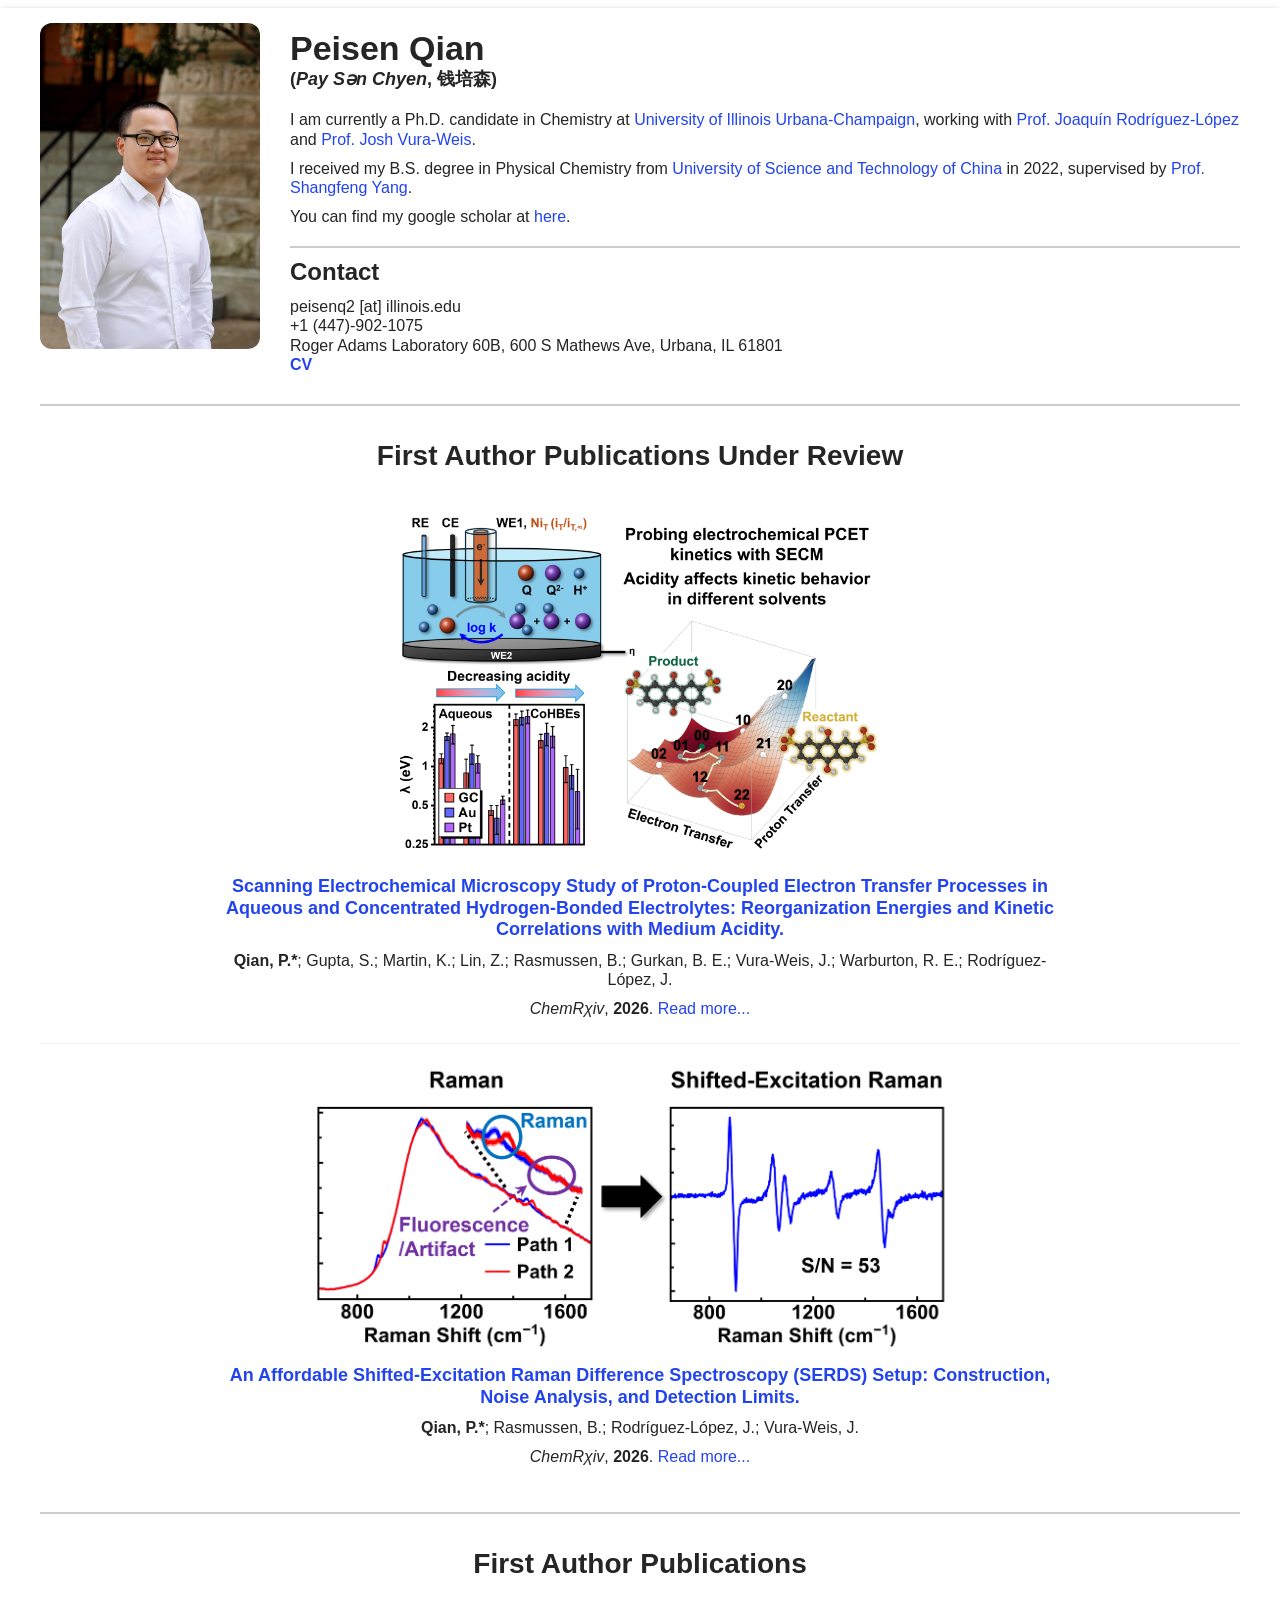
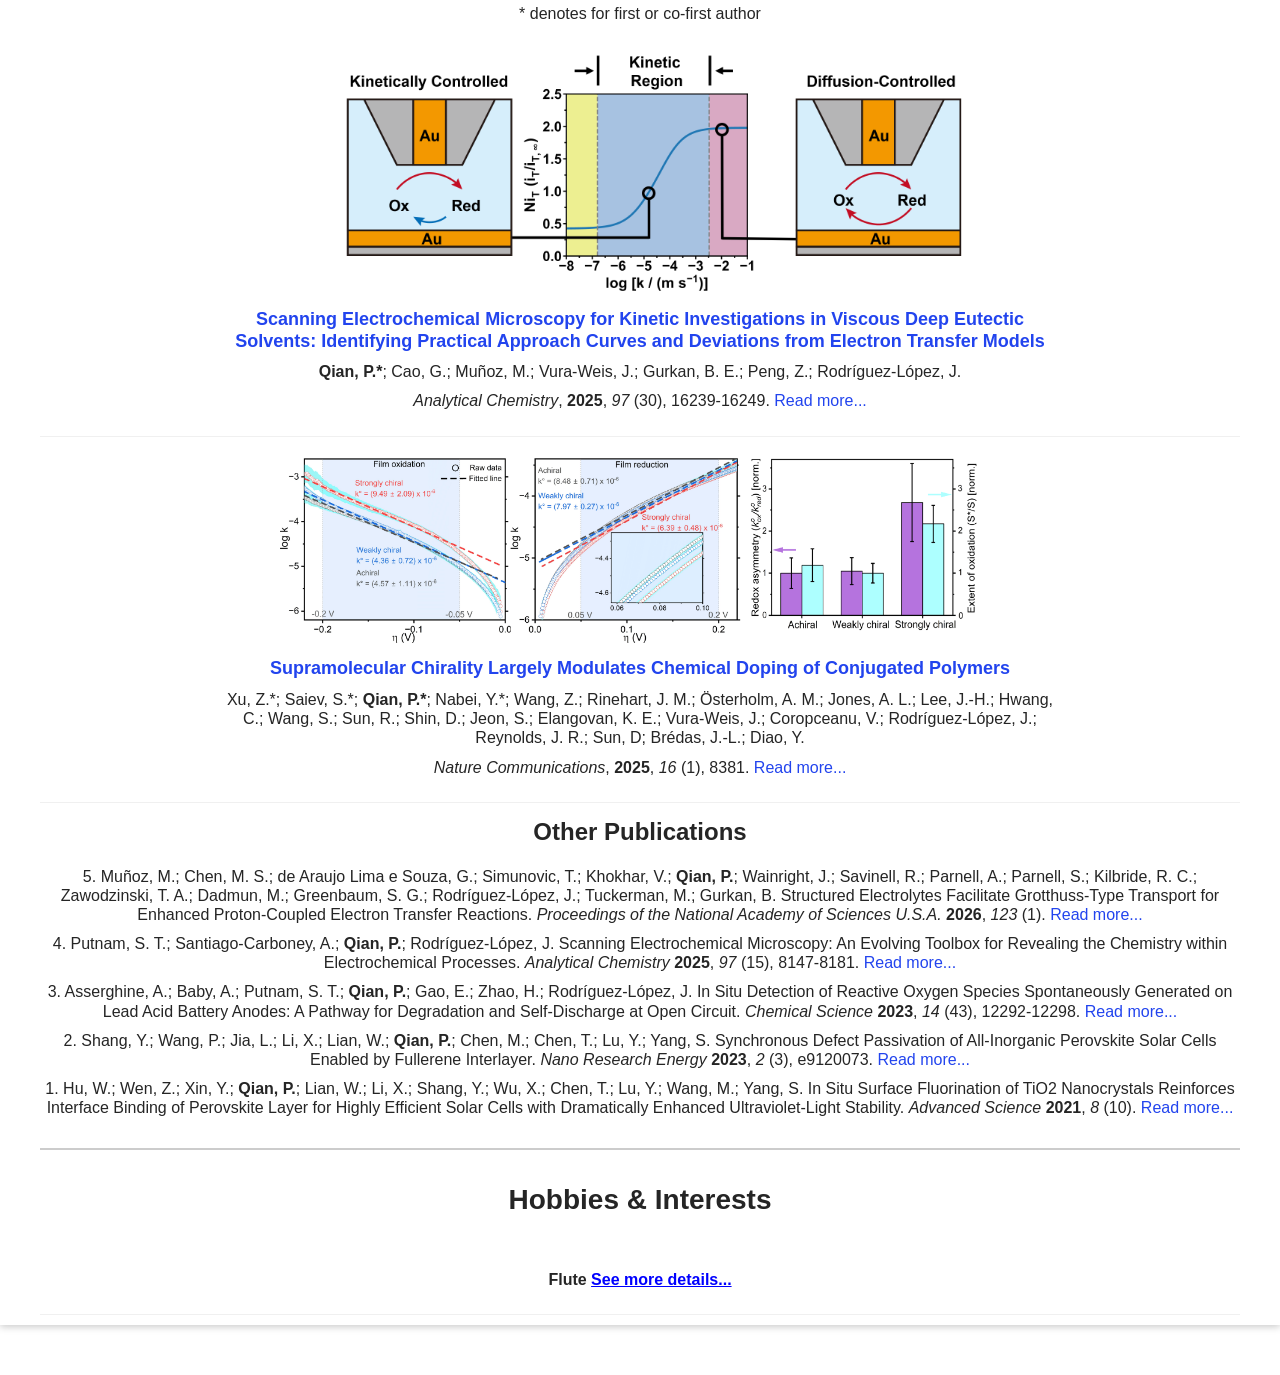
==== commit c0e95754: "updated_titles" ====
--- a/index.html
+++ b/index.html
@@ -138,7 +138,7 @@
         <div class="lineSeparatedBlock">
 
             <h2 style="font-size: 28px; text-align: center;">
-                Publication Under Review
+                First Author Publications Under Review
             </h2>
 
 
@@ -270,7 +270,7 @@
         <div class="lineSeparatedBlock">
 
             <h2 style="font-size: 28px; text-align: center;">
-                Publications
+                First Author Publications
             </h2>
 
             <div class="content" style="text-align: center;">
